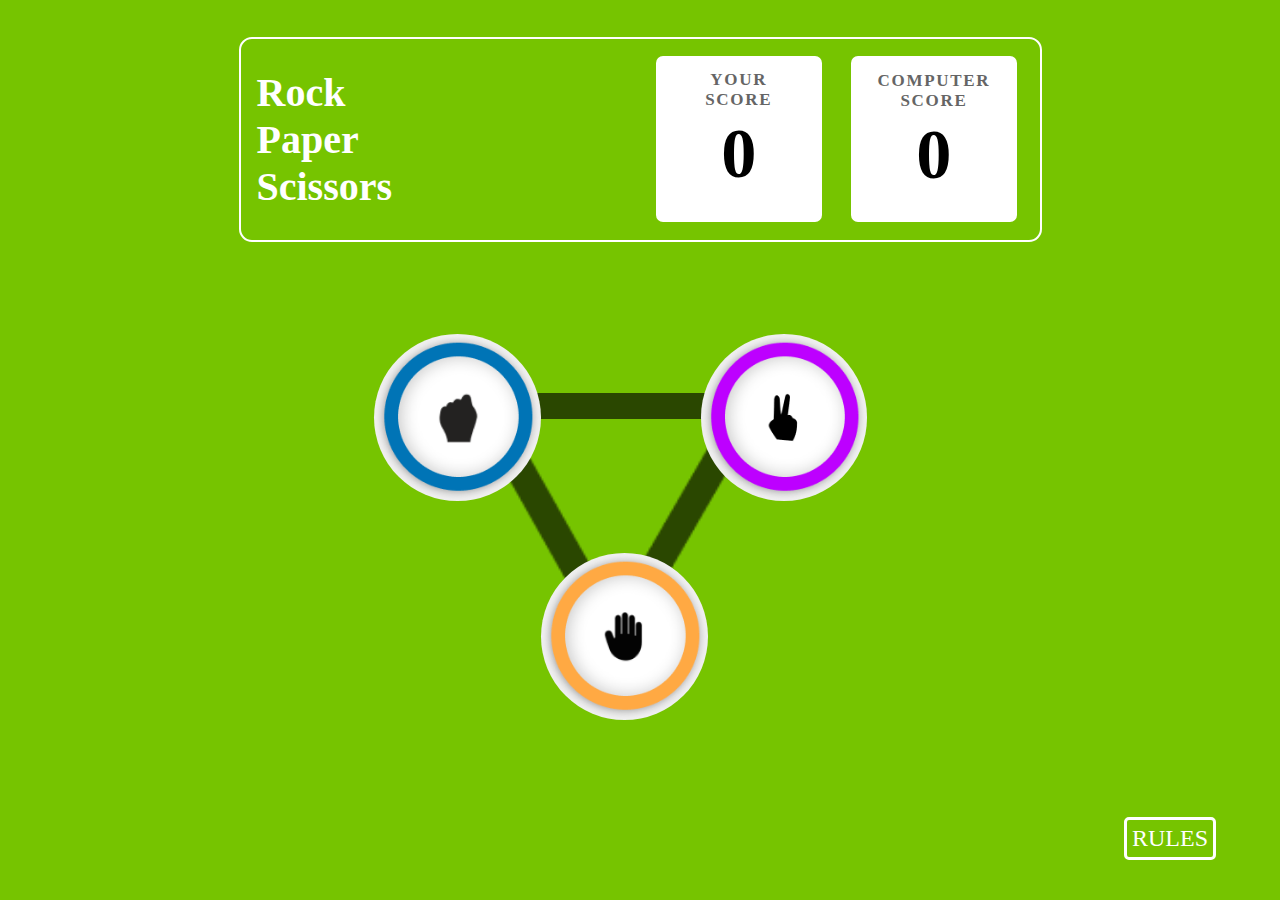
==== index.html @ 0cb08feb "First Commit Certification Test." ====
<!DOCTYPE html>
<html lang="en">

<head>
    <meta charset="UTF-8">
    <meta name="viewport" content="width=device-width, initial-scale=1.0">
    <title>Rock Paper Scissors</title>
    <link rel="stylesheet" type="text/css" href="./style.css">
    <link href="https://fonts.googleapis.com/css2?family=Inter:wght@100&family=Roboto:wght@600&display=swap"
        rel="stylesheet">

</head>

<body>
    <div class="score_con">
        <div class="logo">
            <p>Rock</p>
            <p>Paper</p>
            <p>Scissors</p>
        </div>
        <span class="scoreboard">


            <div class="userscore">

                <pre>
YOUR
 SCORE 
            </pre>



                <div class="user_counter"> </div>
            </div>

            <div class="computerscore">

                <pre>
COMPUTER
SCORE
                </pre>



                <div class="comp_counter"> </div>
            </div>
        </span>


    </div>
    <div class="game_con">
        <div class="info">
           
            <pre class="user">
                <!-- You Picked -->
            </pre>
            <pre class="computer">
                <!-- Computer Picked -->
            </pre>
        </div>
        <div class="choices">
            <img class="user_choice">
            <div class="result" id="result"> </div>
            <img class="comp_choice">
        </div>
        <div class="option">
            <div class="triangle">
                <img class="line1" src="./images/Line 1.png" alt="Line1">
                <br>
                <img class="line3" src="./images/Line 3.png" alt="Line3">
                <img class="line2" src="./images/Line 2.png" alt="Line2">
            </div>
            <span class="keys">
                
                <div class="rock_pic con">
                    <div class="item">
                        <button class="play3" onclick="play('rock')">
                            <img src="./images/Rock.png" alt="Rock">
                        </button>
                    </div>
                </div>
                <div class="scissors_pic con">
                    <div class="item">
                        <button class="play2" onclick="play('scissors')">
                            <img src="./images/Scissors.png" alt="Scissors">
                        </button>
                    </div>
                </div>
                <div class="paper_pic con">
                <div class="item">
                    <button class="play1" onclick="play('paper')">
                        <img src="./images/Paper.png" alt="Paper">
                    </button>
                </div>
            </div>
                

            </span>
        </div>

        <button class="reset"> </button>
        <br />
        <button class="next"> </button>
        <div class="button_div">
            <button class="btn_Rule">RULES</button>
        </div>
        <div class="content-box" id="contentBox">


            <pre>
                      <span style="font-size:2em;">Game Rules</span> 

         Rock beats scissors, scissors beat 
         paper, and paper beats rock.
            
         Agree ahead of time whether you’ll
         count off “rock, paper, scissors,
         shoot” or just “rock, paper, scissors.”

            
         Use rock, paper, scissors to settle
         minor decisions or simply play to
         pass the time 
                
            
         If both players lay down the same
         hand, each player lays down
         another hand

</pre>
            <div class="cancel">
                    <buttton class="close">X</button>
                    
            </div>
        </div>

    </div>
    <script defer src="./script.js"> </script>
</body>

</html>
---- style.css ----
*{
    padding:0;
    margin:0;
    box-sizing:border-box;
    font-family: 'Roboto sans-serif';
}
body{
    width:100%;
    height:100vh;
    display:flex;
    align-items:center;
    flex-direction:column;
    /* background:linear-gradient(hsl(214,47%,23%),
    hsl(237,49%,15%)
    ); */
    background-color:rgb(118,196,0);


}
.score_con{
    max-width:100%;
    width:803px;
    height: 205px;
    border:2px solid #fff;
    margin-top: 2.3rem;
    border-radius: 13px;
    display:flex;
    justify-content:space-between;
    align-items:center;
    color:#ffffff;
}
.logo{
    font-size: 40px;
    font-weight: 600;
    font-family: 'Roboto';
    margin-left: 0.4em;
    /* left:12.6em; */
}
.computerscore,.userscore{
    text-align:center;
    /* padding: 16px 18px; */
    font-family: Roboto;
    display:flex;
    align-items: center;
    flex-direction: column;
    border-radius: 7px;
    font-size: 2em;
    background-color: rgb(255, 255, 255);
    color:#656565;  
    height:5.2em;
    width: 5.2em;
    margin-right:3.2em;
    margin-left: -2.3em;
    /* font-weight: 1000; */
    /* ; */


    
}
.userscore pre{
    margin-top: 0.8em;
    font-size: 17px;
    font-weight: 600;   
    margin-bottom: -1em;
    letter-spacing: 0.1em;
    
}
.computerscore pre{
    margin-top: 0.9em;
    font-size: 17px;
    font-weight: 600;
    margin-bottom: -1em;  
    letter-spacing: 0.1em;
}
.game_con{
    width:100%;
    display: flex;
    /* justify-content: center; */
    align-items:center;
    flex-direction:column;
}
.info{
    width:700px;
    min-height:8vh;
    font-size: 1.2em;
    margin: 1.2rem 1rem 0 0;
    display:flex;
    justify-content: space-around;
    align-items: center;
    color:rgb(0, 0, 0)
}
.triangle{
    margin-top: 1.7rem;
    margin-left: -3rem;

}
.line1{
    width:14.5em
}
.line2{
    width:8em;
} 
.line3{
    width:8em;
} 
option{
    /* width:500px; */
    min-height:30vh;
    position: relative;
    /* margin-left:-182em ; */
}
.item img{
    width: 12.5em;
    height:12.5em;
    display: flex;
    /* flex-direction: row; */
}
.keys{
    display:flex;
    margin-left:2em;
}
.paper_pic{
     /* margin-top: -13.5em; */
     margin-left: -20.4em; 
     margin-top: -4.3em;
     /* margin-bottom: 13em; */
     /* width: 8em;
     height: 8em; */
}
.scissors_pic{
    margin-top: -18em;
    margin-left: 10em;
}
.rock_pic{
    margin-left:-12em;
    margin-top:-18em ;
}
.button_div{
    padding: 0rem 2rem 0rem 2rem;
    bottom:2.5em;
    position :absolute;
    right:9em;
    justify-content: flex-end;
    
}
.btn_Rule{
   font-size: 1.5em;
   /* min-height: 30%; */
   background-color:transparent;
   color:white;
   box-sizing: border-box;
   border-radius: 5px;
   border: solid;
   cursor:pointer;
   padding:5px;
   
   
}

.content-box{
    display: none;
    background-color: #ecf0f1;
    padding: 20px;
    border: 1px solid #bdc3c7;
    padding:80px;
    align-items:end;    
    position: absolute;
    top:20em;
    right:2em;
    border-radius: 5px;
    box-shadow: 0 2px 5px rgba(0, 0, 0, 0.1);
    width: 11em;
    height: 12.2em;
    box-sizing: content-box;
    
}
.content-box pre{
    background-color: #004429;
    font-weight: 800;
    font-size: 15px;
    margin-left: -4.4em;
    margin-right: 1.5em;
    margin-top:-4.8em;
    width:20.5em;
    height:22.6em;
    color:#ffffff;
    font-family: Roboto;
    font-weight: 400;
    border-radius: 8px;
}
.cancel{
    
    position: fixed;
    font-weight: 600;
    font-size:20px;
    cursor: pointer;    
}

.close{
   position: absolute;
   justify-content: end;
   text-align: center;
   line-height: 50px;
   height:2.5em;
   width:2.5em; 
   color:#ffffff;
   border-radius:50%;
   background-color: rgb(238, 0, 0);
   left: 11.1em;
   bottom: 16em;
}
.play1,.play2,.play3{
    border: none;
    border-radius: 7em;
    cursor: pointer;
    /* padding: 0em; */
}
.result {
    text-align: center;
    font-size: 2rem;
    margin-top: 2rem;
    color: #660033;
  }
.choices{
    display:flex;
  }
  .scoreboard{
    display: flex;
    justify-content: end;
    margin-right:-5em;
    margin-left: 2em;
  }
  .user_counter,.comp_counter{
    color:rgb(0, 0, 0);
    font-weight: 600;
    /* width:4em;
    height:4em; */
    text-align: center;
    font-size: 2.2em;
  }
  .user{
    margin-right:20em;
    margin-bottom: 1.5em;
  }
  .stars{
    margin-top:3em;
    width: 750px;
    height:23em;  
  }
  .trophy{
    margin-left:18em;
    margin-top: -15.5em;
  }
  .happy{
    color:#ffffff;
    font-size:4.8em;
    font-weight:1000;
    margin-right: 4em;
  }
  #win{
    font-size: 33px;
  }
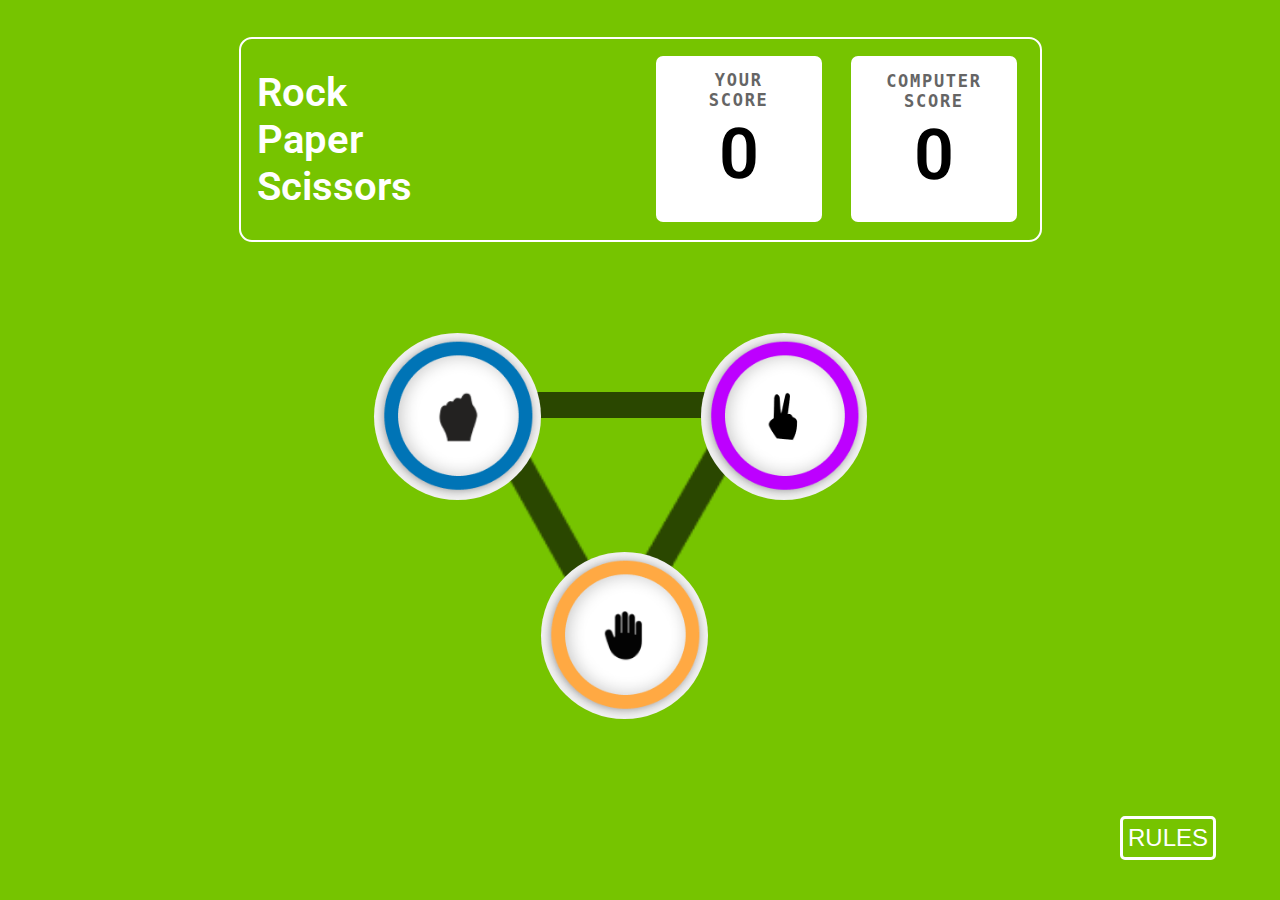
==== commit 5b32be0b: "Formats Code and modifies font family" ====
--- a/index.html
+++ b/index.html
@@ -50,7 +50,7 @@
     </div>
     <div class="game_con">
         <div class="info">
-           
+
             <pre class="user">
                 <!-- You Picked -->
             </pre>
@@ -71,7 +71,7 @@
                 <img class="line2" src="./images/Line 2.png" alt="Line2">
             </div>
             <span class="keys">
-                
+
                 <div class="rock_pic con">
                     <div class="item">
                         <button class="play3" onclick="play('rock')">
@@ -87,13 +87,13 @@
                     </div>
                 </div>
                 <div class="paper_pic con">
-                <div class="item">
-                    <button class="play1" onclick="play('paper')">
-                        <img src="./images/Paper.png" alt="Paper">
-                    </button>
+                    <div class="item">
+                        <button class="play1" onclick="play('paper')">
+                            <img src="./images/Paper.png" alt="Paper">
+                        </button>
+                    </div>
                 </div>
-            </div>
-                
+
 
             </span>
         </div>
@@ -129,8 +129,8 @@
 
 </pre>
             <div class="cancel">
-                    <buttton class="close">X</button>
-                    
+                <buttton class="close">X</button>
+
             </div>
         </div>
 
--- a/style.css
+++ b/style.css
@@ -1,262 +1,298 @@
-*{
-    padding:0;
-    margin:0;
-    box-sizing:border-box;
-    font-family: 'Roboto sans-serif';
-}
-body{
-    width:100%;
-    height:100vh;
-    display:flex;
-    align-items:center;
-    flex-direction:column;
+* {
+    padding: 0;
+    margin: 0;
+    box-sizing: border-box;
+}
+
+body {
+    font-family: Roboto, sans-serif;
+    width: 100%;
+    height: 100vh;
+    display: flex;
+    align-items: center;
+    flex-direction: column;
     /* background:linear-gradient(hsl(214,47%,23%),
     hsl(237,49%,15%)
     ); */
-    background-color:rgb(118,196,0);
-
-
-}
-.score_con{
-    max-width:100%;
-    width:803px;
+    background-color: rgb(118, 196, 0);
+
+
+}
+
+.score_con {
+    max-width: 100%;
+    width: 803px;
     height: 205px;
-    border:2px solid #fff;
+    border: 2px solid #fff;
     margin-top: 2.3rem;
     border-radius: 13px;
-    display:flex;
-    justify-content:space-between;
-    align-items:center;
-    color:#ffffff;
-}
-.logo{
+    display: flex;
+    justify-content: space-between;
+    align-items: center;
+    color: #ffffff;
+}
+
+.logo {
     font-size: 40px;
     font-weight: 600;
     font-family: 'Roboto';
     margin-left: 0.4em;
     /* left:12.6em; */
 }
-.computerscore,.userscore{
-    text-align:center;
+
+.computerscore,
+.userscore {
+    text-align: center;
     /* padding: 16px 18px; */
     font-family: Roboto;
-    display:flex;
+    display: flex;
     align-items: center;
     flex-direction: column;
     border-radius: 7px;
     font-size: 2em;
     background-color: rgb(255, 255, 255);
-    color:#656565;  
-    height:5.2em;
+    color: #656565;
+    height: 5.2em;
     width: 5.2em;
-    margin-right:3.2em;
+    margin-right: 3.2em;
     margin-left: -2.3em;
     /* font-weight: 1000; */
     /* ; */
 
 
-    
-}
-.userscore pre{
+
+}
+
+.userscore pre {
     margin-top: 0.8em;
     font-size: 17px;
-    font-weight: 600;   
+    font-weight: 600;
     margin-bottom: -1em;
     letter-spacing: 0.1em;
-    
-}
-.computerscore pre{
+
+}
+
+.computerscore pre {
     margin-top: 0.9em;
     font-size: 17px;
     font-weight: 600;
-    margin-bottom: -1em;  
+    margin-bottom: -1em;
     letter-spacing: 0.1em;
 }
-.game_con{
-    width:100%;
+
+.game_con {
+    width: 100%;
     display: flex;
     /* justify-content: center; */
-    align-items:center;
-    flex-direction:column;
-}
-.info{
-    width:700px;
-    min-height:8vh;
+    align-items: center;
+    flex-direction: column;
+}
+
+.info {
+    width: 700px;
+    min-height: 8vh;
     font-size: 1.2em;
     margin: 1.2rem 1rem 0 0;
-    display:flex;
+    display: flex;
     justify-content: space-around;
     align-items: center;
-    color:rgb(0, 0, 0)
-}
-.triangle{
+    color: rgb(0, 0, 0)
+}
+
+.triangle {
     margin-top: 1.7rem;
     margin-left: -3rem;
 
 }
-.line1{
-    width:14.5em
-}
-.line2{
-    width:8em;
-} 
-.line3{
-    width:8em;
-} 
-option{
+
+.line1 {
+    width: 14.5em
+}
+
+.line2 {
+    width: 8em;
+}
+
+.line3 {
+    width: 8em;
+}
+
+option {
     /* width:500px; */
-    min-height:30vh;
+    min-height: 30vh;
     position: relative;
     /* margin-left:-182em ; */
 }
-.item img{
+
+.item img {
     width: 12.5em;
-    height:12.5em;
+    height: 12.5em;
     display: flex;
     /* flex-direction: row; */
 }
-.keys{
-    display:flex;
-    margin-left:2em;
-}
-.paper_pic{
-     /* margin-top: -13.5em; */
-     margin-left: -20.4em; 
-     margin-top: -4.3em;
-     /* margin-bottom: 13em; */
-     /* width: 8em;
+
+.keys {
+    display: flex;
+    margin-left: 2em;
+}
+
+.paper_pic {
+    /* margin-top: -13.5em; */
+    margin-left: -20.4em;
+    margin-top: -4.3em;
+    /* margin-bottom: 13em; */
+    /* width: 8em;
      height: 8em; */
 }
-.scissors_pic{
+
+.scissors_pic {
     margin-top: -18em;
     margin-left: 10em;
 }
-.rock_pic{
-    margin-left:-12em;
-    margin-top:-18em ;
-}
-.button_div{
+
+.rock_pic {
+    margin-left: -12em;
+    margin-top: -18em;
+}
+
+.button_div {
     padding: 0rem 2rem 0rem 2rem;
-    bottom:2.5em;
-    position :absolute;
-    right:9em;
+    bottom: 2.5em;
+    position: absolute;
+    right: 9em;
     justify-content: flex-end;
-    
-}
-.btn_Rule{
-   font-size: 1.5em;
-   /* min-height: 30%; */
-   background-color:transparent;
-   color:white;
-   box-sizing: border-box;
-   border-radius: 5px;
-   border: solid;
-   cursor:pointer;
-   padding:5px;
-   
-   
-}
-
-.content-box{
+
+}
+
+.btn_Rule {
+    font-size: 1.5em;
+    /* min-height: 30%; */
+    background-color: transparent;
+    color: white;
+    box-sizing: border-box;
+    border-radius: 5px;
+    border: solid;
+    cursor: pointer;
+    padding: 5px;
+
+
+}
+
+.content-box {
     display: none;
     background-color: #ecf0f1;
     padding: 20px;
     border: 1px solid #bdc3c7;
-    padding:80px;
-    align-items:end;    
+    padding: 80px;
+    align-items: end;
     position: absolute;
-    top:20em;
-    right:2em;
+    top: 20em;
+    right: 2em;
     border-radius: 5px;
     box-shadow: 0 2px 5px rgba(0, 0, 0, 0.1);
     width: 11em;
     height: 12.2em;
     box-sizing: content-box;
-    
-}
-.content-box pre{
+
+}
+
+.content-box pre {
     background-color: #004429;
     font-weight: 800;
     font-size: 15px;
     margin-left: -4.4em;
     margin-right: 1.5em;
-    margin-top:-4.8em;
-    width:20.5em;
-    height:22.6em;
-    color:#ffffff;
+    margin-top: -4.8em;
+    width: 20.5em;
+    height: 22.6em;
+    color: #ffffff;
     font-family: Roboto;
     font-weight: 400;
     border-radius: 8px;
 }
-.cancel{
-    
+
+.cancel {
+
     position: fixed;
     font-weight: 600;
-    font-size:20px;
-    cursor: pointer;    
-}
-
-.close{
-   position: absolute;
-   justify-content: end;
-   text-align: center;
-   line-height: 50px;
-   height:2.5em;
-   width:2.5em; 
-   color:#ffffff;
-   border-radius:50%;
-   background-color: rgb(238, 0, 0);
-   left: 11.1em;
-   bottom: 16em;
-}
-.play1,.play2,.play3{
+    font-size: 20px;
+    cursor: pointer;
+}
+
+.close {
+    position: absolute;
+    justify-content: end;
+    text-align: center;
+    line-height: 50px;
+    height: 2.5em;
+    width: 2.5em;
+    color: #ffffff;
+    border-radius: 50%;
+    background-color: rgb(238, 0, 0);
+    left: 11.1em;
+    bottom: 16em;
+}
+
+.play1,
+.play2,
+.play3 {
     border: none;
     border-radius: 7em;
     cursor: pointer;
     /* padding: 0em; */
 }
+
 .result {
     text-align: center;
     font-size: 2rem;
     margin-top: 2rem;
     color: #660033;
-  }
-.choices{
-    display:flex;
-  }
-  .scoreboard{
+}
+
+.choices {
+    display: flex;
+}
+
+.scoreboard {
     display: flex;
     justify-content: end;
-    margin-right:-5em;
+    margin-right: -5em;
     margin-left: 2em;
-  }
-  .user_counter,.comp_counter{
-    color:rgb(0, 0, 0);
+}
+
+.user_counter,
+.comp_counter {
+    color: rgb(0, 0, 0);
     font-weight: 600;
     /* width:4em;
     height:4em; */
     text-align: center;
     font-size: 2.2em;
-  }
-  .user{
-    margin-right:20em;
+}
+
+.user {
+    margin-right: 20em;
     margin-bottom: 1.5em;
-  }
-  .stars{
-    margin-top:3em;
+}
+
+.stars {
+    margin-top: 3em;
     width: 750px;
-    height:23em;  
-  }
-  .trophy{
-    margin-left:18em;
+    height: 23em;
+}
+
+.trophy {
+    margin-left: 18em;
     margin-top: -15.5em;
-  }
-  .happy{
-    color:#ffffff;
-    font-size:4.8em;
-    font-weight:1000;
-    margin-right: 4em;
-  }
-  #win{
+}
+
+.happy {
+    color: #ffffff;
+    font-size: 4.8em;
+    font-weight: 1000;
+    margin-right: 9.5em;
+}
+
+#win {
     font-size: 33px;
-  }+}